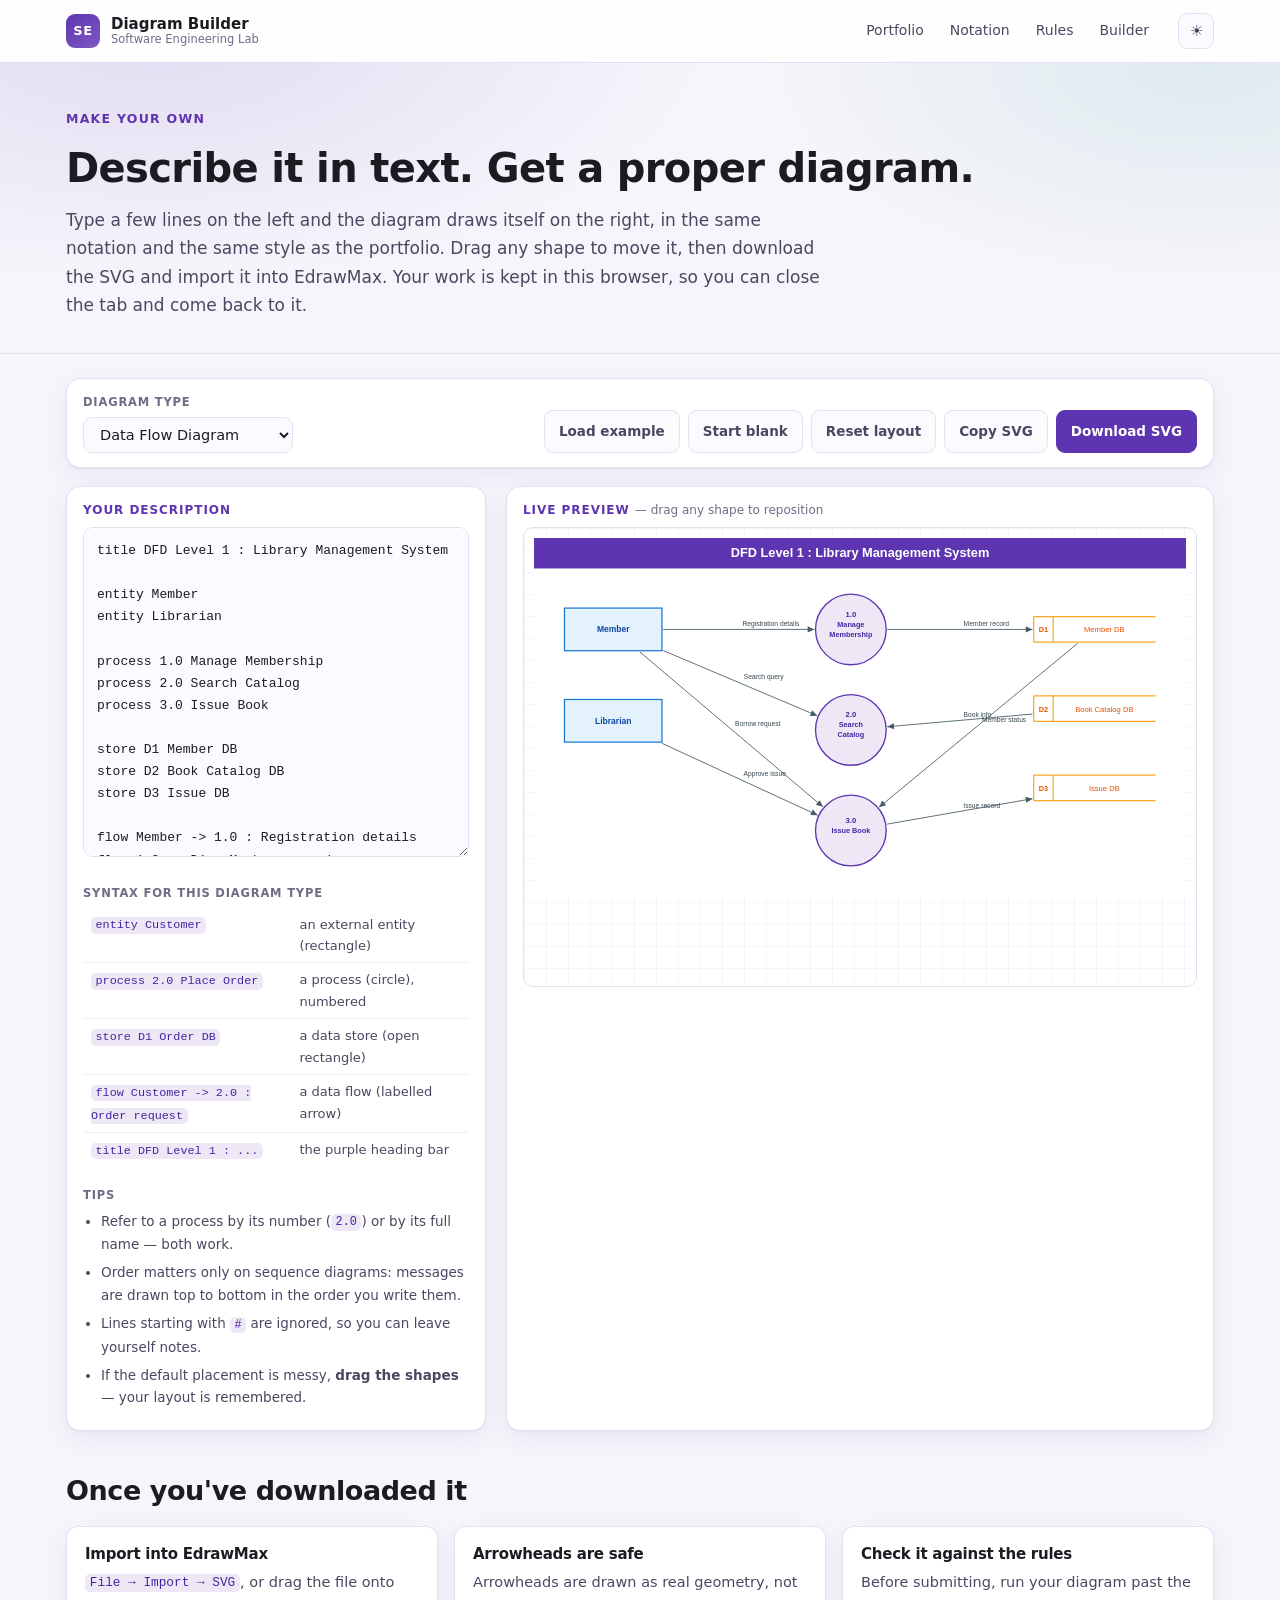
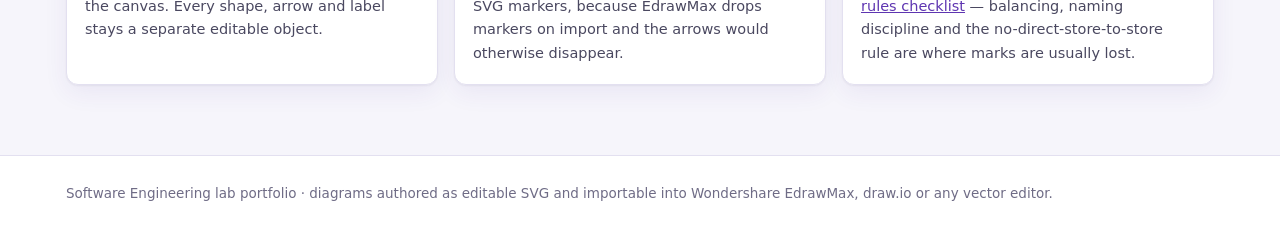
==== builder.html @ ca50fba1 "Add diagram builder A tool for drawing new diagrams in the same notation and style as the portfolio." ====
<!doctype html>
<html lang="en">
<head>
<meta charset="utf-8">
<meta name="viewport" content="width=device-width, initial-scale=1">
<title>Diagram Builder</title>
<meta name="description" content="Write a few lines of plain text and get a standards-compliant DFD, use case, class or sequence diagram as a downloadable SVG.">
<link rel="icon" href="data:image/svg+xml,&lt;svg xmlns='http://www.w3.org/2000/svg' viewBox='0 0 100 100'&gt;&lt;text y='.9em' font-size='90'&gt;📐&lt;/text&gt;&lt;/svg&gt;">
<link rel="stylesheet" href="assets/style.css">
<link rel="stylesheet" href="assets/builder.css">
</head>
<body>

<a class="skip" href="#main">Skip to content</a>

<header class="topbar">
  <div class="wrap bar">
    <div class="brand">
      <span class="mark" aria-hidden="true">SE</span>
      <span class="brand-txt">
        <strong>Diagram Builder</strong>
        <small>Software Engineering Lab</small>
      </span>
    </div>
    <nav class="mainnav">
      <a href="index.html">Portfolio</a>
      <a href="index.html#notation">Notation</a>
      <a href="index.html#rules">Rules</a>
      <a href="builder.html" aria-current="page">Builder</a>
    </nav>
    <button id="theme" class="theme" type="button" aria-label="Toggle colour theme">
      <span class="t-sun" aria-hidden="true">☀</span><span class="t-moon" aria-hidden="true">☾</span>
    </button>
  </div>
</header>

<main id="main">
  <section class="bhero">
    <div class="wrap">
      <p class="eyebrow">Make your own</p>
      <h1>Describe it in text. Get a proper diagram.</h1>
      <p class="lede">
        Type a few lines on the left and the diagram draws itself on the right, in the same
        notation and the same style as the portfolio. Drag any shape to move it, then download
        the SVG and import it into EdrawMax. Your work is kept in this browser, so you can
        close the tab and come back to it.
      </p>
    </div>
  </section>

  <div class="wrap">
    <div class="toolbar">
      <label class="field">
        <span>Diagram type</span>
        <select id="dType">
          <option value="dfd">Data Flow Diagram</option>
          <option value="usecase">Use Case Diagram</option>
          <option value="class">Class Diagram</option>
          <option value="sequence">Sequence Diagram</option>
        </select>
      </label>
      <div class="tbtns">
        <button id="dTpl"      class="btn"        type="button">Load example</button>
        <button id="dClear"    class="btn"        type="button">Start blank</button>
        <button id="dReset"    class="btn"        type="button">Reset layout</button>
        <button id="dCopy"     class="btn"        type="button">Copy SVG</button>
        <button id="dDownload" class="btn btn-go" type="button">Download SVG</button>
      </div>
    </div>

    <div class="studio">
      <section class="pane pane-edit">
        <h2 class="pane-h">Your description</h2>
        <textarea id="dSrc" spellcheck="false" aria-label="Diagram description"></textarea>
        <p id="dErr" class="err" hidden></p>

        <h3 class="cheat-h">Syntax for this diagram type</h3>
        <table class="cheat"><tbody id="dCheat"></tbody></table>

        <div class="tips">
          <h4>Tips</h4>
          <ul>
            <li>Refer to a process by its number (<code>2.0</code>) or by its full name — both work.</li>
            <li>Order matters only on sequence diagrams: messages are drawn top to bottom in the order you write them.</li>
            <li>Lines starting with <code>#</code> are ignored, so you can leave yourself notes.</li>
            <li>If the default placement is messy, <b>drag the shapes</b> — your layout is remembered.</li>
          </ul>
        </div>
      </section>

      <section class="pane pane-view">
        <h2 class="pane-h">Live preview <span class="muted">— drag any shape to reposition</span></h2>
        <div id="dOut" class="canvas"></div>
      </section>
    </div>

    <section class="after">
      <h2>Once you've downloaded it</h2>
      <div class="after-grid">
        <article>
          <h3>Import into EdrawMax</h3>
          <p><code>File → Import → SVG</code>, or drag the file onto the canvas. Every shape,
             arrow and label stays a separate editable object.</p>
        </article>
        <article>
          <h3>Arrowheads are safe</h3>
          <p>Arrowheads are drawn as real geometry, not SVG markers, because EdrawMax drops
             markers on import and the arrows would otherwise disappear.</p>
        </article>
        <article>
          <h3>Check it against the rules</h3>
          <p>Before submitting, run your diagram past the
             <a href="index.html#rules">rules checklist</a> — balancing, naming discipline and
             the no-direct-store-to-store rule are where marks are usually lost.</p>
        </article>
      </div>
    </section>
  </div>
</main>

<footer class="foot">
  <div class="wrap">
    <p>Software Engineering lab portfolio · diagrams authored as editable SVG and importable
       into Wondershare EdrawMax, draw.io or any vector editor.</p>
  </div>
</footer>

<script src="assets/app.js"></script>
<script src="assets/builder.js"></script>
</body>
</html>
---- assets/style.css ----
/* ==========================================================================
   SE Diagram Portfolio — stylesheet
   ========================================================================== */

:root {
  --brand:        #5E35B1;
  --brand-700:    #4527A0;
  --brand-200:    #D1C4E9;
  --brand-050:    #EDE7F6;
  --amber:        #F9A825;
  --blue:         #1976D2;
  --teal:         #00897B;

  --bg:           #F6F5FB;
  --surface:      #FFFFFF;
  --surface-2:    #FBFAFF;
  --paper:        #FFFFFF;   /* diagram backdrop — always light */
  --ink:          #1C1B22;
  --ink-2:        #4A4860;
  --ink-3:        #6F6C86;
  --rule:         #E3E0F0;
  --rule-2:       #EFEDF7;
  --shadow:       0 1px 2px rgba(28,27,34,.05), 0 8px 24px rgba(69,39,160,.07);
  --shadow-lg:    0 24px 60px rgba(28,27,34,.28);
  --radius:       14px;
  --maxw:         1180px;
}

@media (prefers-color-scheme: dark) {
  :root:not([data-theme="light"]) {
    --bg:        #121018;
    --surface:   #1B1925;
    --surface-2: #211E2D;
    --ink:       #F2F0F8;
    --ink-2:     #C3BFD4;
    --ink-3:     #938FA8;
    --rule:      #332E44;
    --rule-2:    #2A2638;
    --brand-050: #2A2240;
    --brand-200: #4C3E7A;
    --shadow:    0 1px 2px rgba(0,0,0,.4), 0 8px 24px rgba(0,0,0,.35);
  }
}
:root[data-theme="dark"] {
  --bg:        #121018;
  --surface:   #1B1925;
  --surface-2: #211E2D;
  --ink:       #F2F0F8;
  --ink-2:     #C3BFD4;
  --ink-3:     #938FA8;
  --rule:      #332E44;
  --rule-2:    #2A2638;
  --brand-050: #2A2240;
  --brand-200: #4C3E7A;
  --shadow:    0 1px 2px rgba(0,0,0,.4), 0 8px 24px rgba(0,0,0,.35);
}

* { box-sizing: border-box; }

html { scroll-behavior: smooth; scroll-padding-top: 86px; }

body {
  margin: 0;
  background: var(--bg);
  color: var(--ink);
  font: 16px/1.65 ui-sans-serif, system-ui, -apple-system, "Segoe UI", Roboto,
        "Helvetica Neue", Arial, sans-serif;
  -webkit-font-smoothing: antialiased;
}

.wrap { max-width: var(--maxw); margin-inline: auto; padding-inline: 16px; }

h1, h2, h3, h4 { line-height: 1.22; margin: 0; letter-spacing: -.016em; }

a { color: var(--brand); }

code {
  font-family: ui-monospace, SFMono-Regular, Menlo, Consolas, monospace;
  font-size: .88em;
  background: var(--brand-050);
  color: var(--brand-700);
  padding: .1em .38em;
  border-radius: 5px;
}
:root[data-theme="dark"] code,
@media (prefers-color-scheme: dark) { :root:not([data-theme="light"]) code { color: #CBB8FF; } }

.skip {
  position: absolute; left: -9999px; top: 0; z-index: 100;
  background: var(--brand); color: #fff; padding: 10px 16px; border-radius: 0 0 8px 0;
}
.skip:focus { left: 0; }

/* ---------- top bar ---------------------------------------------------- */
.topbar {
  position: sticky; top: 0; z-index: 40;
  background: color-mix(in srgb, var(--surface) 88%, transparent);
  backdrop-filter: saturate(1.6) blur(12px);
  border-bottom: 1px solid var(--rule);
}
.bar { display: flex; align-items: center; gap: 18px; min-height: 62px; }

.brand { display: flex; align-items: center; gap: 11px; margin-right: auto; }
.mark {
  width: 34px; height: 34px; flex: none;
  display: grid; place-items: center;
  border-radius: 9px;
  background: linear-gradient(145deg, var(--brand) 0%, #7E57C2 100%);
  color: #fff; font-weight: 800; font-size: 13px; letter-spacing: .04em;
}
.brand-txt { display: flex; flex-direction: column; line-height: 1.15; }
.brand-txt strong { font-size: 15px; }
.brand-txt small { font-size: 11.5px; color: var(--ink-3); }

.mainnav { display: flex; gap: 4px; flex-wrap: wrap; }
.mainnav a {
  color: var(--ink-2); text-decoration: none; font-size: 14px; font-weight: 500;
  padding: 7px 11px; border-radius: 8px;
}
.mainnav a:hover { background: var(--brand-050); color: var(--brand-700); }

.theme {
  width: 36px; height: 36px; flex: none; cursor: pointer;
  border: 1px solid var(--rule); border-radius: 9px;
  background: var(--surface-2); color: var(--ink-2); font-size: 15px;
  display: grid; place-items: center;
}
.theme:hover { border-color: var(--brand-200); color: var(--brand); }
.t-moon { display: none; }
:root[data-theme="dark"] .t-sun { display: none; }
:root[data-theme="dark"] .t-moon { display: inline; }
@media (prefers-color-scheme: dark) {
  :root:not([data-theme="light"]) .t-sun  { display: none; }
  :root:not([data-theme="light"]) .t-moon { display: inline; }
}

/* ---------- hero ------------------------------------------------------- */
.hero {
  padding: 68px 0 54px;
  background:
    radial-gradient(900px 420px at 15% -10%, color-mix(in srgb, var(--brand) 13%, transparent), transparent 70%),
    radial-gradient(700px 360px at 92% 0%, color-mix(in srgb, var(--teal) 10%, transparent), transparent 70%);
  border-bottom: 1px solid var(--rule);
}
.eyebrow {
  margin: 0 0 14px; font-size: 12.5px; font-weight: 700; letter-spacing: .1em;
  text-transform: uppercase; color: var(--brand);
}
.hero h1 { font-size: clamp(30px, 5.2vw, 50px); font-weight: 800; }
.lede {
  max-width: 68ch; margin: 18px 0 0; font-size: 17px; color: var(--ink-2);
}

.stats { display: flex; flex-wrap: wrap; gap: 10px; margin: 30px 0 0; }
.stats div {
  background: var(--surface); border: 1px solid var(--rule); border-radius: 11px;
  padding: 12px 18px; min-width: 104px; box-shadow: var(--shadow);
}
.stats strong { display: block; font-size: 22px; font-weight: 800; color: var(--brand-700); }
.stats span { font-size: 12.5px; color: var(--ink-3); }

.hero-note {
  margin: 34px 0 0; max-width: 78ch;
  background: var(--surface); border: 1px solid var(--rule);
  border-left: 3px solid var(--brand);
  border-radius: 12px; padding: 18px 20px; box-shadow: var(--shadow);
}
.hero-note h4 { font-size: 14px; color: var(--brand-700); margin-bottom: 7px; }
.hero-note p { margin: 0; color: var(--ink-2); font-size: 15px; }

/* ---------- system sections ------------------------------------------- */
.system { padding: 62px 0 10px; }
.sys-head { max-width: 76ch; }
.sys-head h2 { font-size: clamp(23px, 3.3vw, 31px); font-weight: 800; }
.sys-head > p { color: var(--ink-2); margin: 12px 0 0; }

.chips { display: flex; flex-wrap: wrap; gap: 7px; margin: 20px 0 0; }
.chip {
  font-size: 12.5px; font-weight: 600; text-decoration: none;
  color: var(--brand-700); background: var(--brand-050);
  border: 1px solid var(--brand-200); border-radius: 999px; padding: 5px 12px;
}
.chip:hover { background: var(--brand); color: #fff; border-color: var(--brand); }

.cards { display: grid; gap: 26px; margin-top: 28px; }

.card {
  background: var(--surface); border: 1px solid var(--rule);
  border-radius: var(--radius); box-shadow: var(--shadow); overflow: hidden;
  scroll-margin-top: 86px;
}
.card-head {
  display: flex; align-items: flex-start; gap: 14px;
  padding: 18px 20px; border-bottom: 1px solid var(--rule-2);
}
.card-titles { margin-right: auto; }
.card-head h3 { font-size: 18px; font-weight: 750; }
.card-sub { margin: 3px 0 0; font-size: 12.5px; color: var(--ink-3); }

.tag {
  flex: none; font-size: 11.5px; font-weight: 700; letter-spacing: .04em;
  text-transform: uppercase; padding: 5px 10px; border-radius: 7px;
  background: var(--brand-050); color: var(--brand-700);
  border: 1px solid var(--brand-200);
}
.tag-use      { background: #E0F2F1; color: #00695C; border-color: #80CBC4; }
.tag-class    { background: #FFF8E1; color: #E65100; border-color: #FFCC80; }
.tag-sequence { background: #E3F2FD; color: #0D47A1; border-color: #90CAF9; }
:root[data-theme="dark"] .tag-use      { background: #0E302C; color: #7FD9CC; border-color: #1F5A52; }
:root[data-theme="dark"] .tag-class    { background: #3A2A0B; color: #FFCE7A; border-color: #6B4F14; }
:root[data-theme="dark"] .tag-sequence { background: #11263F; color: #93C5FD; border-color: #1E4A7A; }

/* diagram viewer — always on light paper so the SVGs stay legible */
.viewer { margin: 0; background: var(--surface-2); border-bottom: 1px solid var(--rule-2); }
.viewer img {
  display: block; width: 100%; height: auto; cursor: zoom-in;
  background: var(--paper);
  border-bottom: 1px solid var(--rule-2);
}
.viewer figcaption {
  display: flex; align-items: center; justify-content: space-between; gap: 12px;
  padding: 9px 20px; font-size: 12.5px; color: var(--ink-3);
}
.dl { font-weight: 600; text-decoration: none; }
.dl:hover { text-decoration: underline; }

.card-body {
  display: grid; grid-template-columns: 1fr 1fr; gap: 22px; padding: 20px;
}
.blk.wide { grid-column: 1 / -1; }
.blk h4 {
  font-size: 11.5px; font-weight: 700; letter-spacing: .08em; text-transform: uppercase;
  color: var(--brand); margin-bottom: 9px;
}
.blk p { margin: 0; color: var(--ink-2); font-size: 15px; }

.syms { list-style: none; margin: 0; padding: 0; display: flex; flex-wrap: wrap; gap: 6px; }
.syms li {
  font-size: 12.5px; color: var(--ink-2);
  background: var(--surface-2); border: 1px solid var(--rule);
  border-radius: 7px; padding: 4px 10px;
}
.pts { margin: 0; padding-left: 20px; color: var(--ink-2); }
.pts li { margin-bottom: 7px; font-size: 15px; }
.pts li:last-child { margin-bottom: 0; }

/* ---------- notation --------------------------------------------------- */
.sec-head { max-width: 74ch; margin-bottom: 26px; }
.sec-head h2 { font-size: clamp(23px, 3.3vw, 31px); font-weight: 800; }
.sec-head p { color: var(--ink-2); margin: 11px 0 0; }

.notation, .rules { padding: 62px 0 10px; border-top: 1px solid var(--rule); margin-top: 56px; }
.notes { display: grid; gap: 20px; }

.note {
  background: var(--surface); border: 1px solid var(--rule);
  border-radius: var(--radius); padding: 20px; box-shadow: var(--shadow);
}
.note h3 { font-size: 17px; font-weight: 750; color: var(--brand-700); }
.note-intro { color: var(--ink-2); margin: 9px 0 16px; font-size: 15px; max-width: 80ch; }

.tablewrap { overflow-x: auto; max-width: 100%; }
table { width: 100%; border-collapse: collapse; font-size: 14px; min-width: 560px; }
thead th {
  text-align: left; font-size: 11.5px; letter-spacing: .07em; text-transform: uppercase;
  color: var(--ink-3); font-weight: 700;
  padding: 0 12px 9px; border-bottom: 2px solid var(--rule);
}
tbody th, tbody td {
  text-align: left; padding: 11px 12px; border-bottom: 1px solid var(--rule-2);
  vertical-align: top; color: var(--ink-2); font-weight: 400;
}
tbody th { font-weight: 650; color: var(--ink); white-space: nowrap; }
tbody tr:last-child th, tbody tr:last-child td { border-bottom: 0; }

/* ---------- rules ------------------------------------------------------ */
.rulelist {
  list-style: none; counter-reset: r; margin: 0; padding: 0;
  display: grid; grid-template-columns: repeat(auto-fit, minmax(300px, 1fr)); gap: 16px;
}
.rulelist li {
  counter-increment: r; position: relative;
  background: var(--surface); border: 1px solid var(--rule);
  border-radius: 12px; padding: 18px 18px 18px 56px; box-shadow: var(--shadow);
}
.rulelist li::before {
  content: counter(r);
  position: absolute; left: 18px; top: 18px;
  width: 26px; height: 26px; border-radius: 7px;
  display: grid; place-items: center;
  background: var(--brand-050); color: var(--brand-700);
  font-size: 12.5px; font-weight: 800;
}
.rulelist h4 { font-size: 15px; font-weight: 700; margin-bottom: 6px; }
.rulelist p { margin: 0; color: var(--ink-2); font-size: 14.5px; }

/* ---------- footer ----------------------------------------------------- */
.foot {
  margin-top: 70px; padding: 26px 0; border-top: 1px solid var(--rule);
  background: var(--surface);
}
.foot p { margin: 0; font-size: 13.5px; color: var(--ink-3); }

/* ---------- lightbox --------------------------------------------------- */
.lightbox {
  position: fixed; inset: 0; z-index: 90;
  background: rgba(14, 12, 20, .9);
  display: grid; place-items: center; padding: 28px 16px;
  overflow: auto;
}
.lightbox[hidden] { display: none; }
.lb-inner { margin: auto; max-width: 1500px; width: 100%; }
.lb-inner img {
  display: block; width: 100%; height: auto;
  background: #fff; border-radius: 10px; box-shadow: var(--shadow-lg);
}
.lb-inner figcaption {
  color: #E8E5F2; font-size: 13.5px; text-align: center; padding-top: 12px;
}
.lb-close {
  position: fixed; top: 14px; right: 16px; z-index: 91;
  width: 40px; height: 40px; border-radius: 10px; cursor: pointer;
  border: 1px solid rgba(255,255,255,.26);
  background: rgba(255,255,255,.1); color: #fff; font-size: 24px; line-height: 1;
}
.lb-close:hover { background: rgba(255,255,255,.2); }
body.lb-open { overflow: hidden; }

/* grid children must be allowed to shrink below their content width,
   otherwise the wide notation tables push the whole page sideways */
.cards > .card,
.card-body > .blk,
.notes > .note,
.rulelist > li { min-width: 0; }
.syms li, .pts li, .blk p { overflow-wrap: anywhere; }

/* ---------- responsive ------------------------------------------------- */
@media (max-width: 860px) {
  .card-body { grid-template-columns: 1fr; gap: 18px; }
  .mainnav { display: none; }
  .hero { padding: 48px 0 40px; }
  .system, .notation, .rules { padding-top: 46px; }
}
@media (min-width: 1040px) {
  .notes { grid-template-columns: 1fr 1fr; }
}

/* ---------- builder call-to-action on the home page -------------------- */
.nav-cta {
  background: var(--brand) !important; color: #fff !important; font-weight: 600 !important;
}
.nav-cta:hover { background: var(--brand-700) !important; color: #fff !important; }

.maker { padding: 62px 0 10px; border-top: 1px solid var(--rule); margin-top: 56px; }
.maker-card {
  display: grid; grid-template-columns: minmax(0, 1.15fr) minmax(0, 1fr); gap: 28px;
  align-items: center;
  background: var(--surface); border: 1px solid var(--rule);
  border-radius: var(--radius); box-shadow: var(--shadow); padding: 28px;
}
.maker-txt h2 { font-size: clamp(22px, 3.1vw, 29px); font-weight: 800; margin-bottom: 12px; }
.maker-txt > p { color: var(--ink-2); margin: 0 0 16px; }
.maker-list { margin: 0 0 20px; padding-left: 20px; }
.maker-list li { color: var(--ink-2); font-size: 14.5px; margin-bottom: 6px; }
.maker-go {
  display: inline-block; text-decoration: none; font-weight: 650; font-size: 14.5px;
  background: var(--brand); color: #fff; border-radius: 10px; padding: 11px 18px;
}
.maker-go:hover { background: var(--brand-700); }
.maker-code {
  margin: 0; padding: 18px; border-radius: 12px; overflow-x: auto; min-width: 0;
  background: #1C1930; border: 1px solid #332E52;
}
.maker-code code {
  background: none; padding: 0; color: #D7CEF5; font-size: 12.8px; line-height: 1.75;
  white-space: pre;
}
@media (max-width: 860px) {
  .maker-card { grid-template-columns: 1fr; padding: 20px; }
}
---- assets/builder.css ----
/* ==========================================================================
   Diagram Builder — page-specific styles (loads after style.css)
   ========================================================================== */

.bhero {
  padding: 46px 0 34px;
  background:
    radial-gradient(800px 360px at 12% -10%, color-mix(in srgb, var(--brand) 13%, transparent), transparent 70%),
    radial-gradient(640px 320px at 94% 0%, color-mix(in srgb, var(--teal) 10%, transparent), transparent 70%);
  border-bottom: 1px solid var(--rule);
  margin-bottom: 24px;
}
.bhero h1 { font-size: clamp(26px, 4.2vw, 40px); font-weight: 800; }
.bhero .lede { max-width: 70ch; margin-top: 14px; }

/* ---------- toolbar ---------------------------------------------------- */
.toolbar {
  display: flex; flex-wrap: wrap; align-items: flex-end; gap: 14px;
  padding: 14px 16px; margin-bottom: 18px;
  background: var(--surface); border: 1px solid var(--rule);
  border-radius: var(--radius); box-shadow: var(--shadow);
}
.field { display: flex; flex-direction: column; gap: 5px; }
.field span {
  font-size: 11.5px; font-weight: 700; letter-spacing: .07em;
  text-transform: uppercase; color: var(--ink-3);
}
.field select {
  font: inherit; font-size: 14.5px; color: var(--ink);
  background: var(--surface-2); border: 1px solid var(--rule);
  border-radius: 9px; padding: 8px 12px; min-width: 210px;
}
.tbtns { display: flex; flex-wrap: wrap; gap: 8px; margin-left: auto; }
.btn {
  font: inherit; font-size: 13.5px; font-weight: 600; cursor: pointer;
  color: var(--ink-2); background: var(--surface-2);
  border: 1px solid var(--rule); border-radius: 9px; padding: 9px 14px;
}
.btn:hover { border-color: var(--brand-200); color: var(--brand-700); }
.btn-go {
  background: var(--brand); border-color: var(--brand); color: #fff;
}
.btn-go:hover { background: var(--brand-700); border-color: var(--brand-700); color: #fff; }

/* ---------- studio layout ---------------------------------------------- */
.studio { display: grid; grid-template-columns: minmax(0, 420px) minmax(0, 1fr); gap: 20px; }

.pane {
  background: var(--surface); border: 1px solid var(--rule);
  border-radius: var(--radius); box-shadow: var(--shadow); padding: 16px; min-width: 0;
}
.pane-h {
  font-size: 12px; font-weight: 700; letter-spacing: .08em; text-transform: uppercase;
  color: var(--brand); margin-bottom: 10px;
}
.pane-h .muted { color: var(--ink-3); font-weight: 500; letter-spacing: 0; text-transform: none; }

#dSrc {
  width: 100%; min-height: 330px; resize: vertical;
  font-family: ui-monospace, SFMono-Regular, Menlo, Consolas, monospace;
  font-size: 13px; line-height: 1.7; color: var(--ink);
  background: var(--surface-2); border: 1px solid var(--rule);
  border-radius: 10px; padding: 12px 13px; tab-size: 2;
}
#dSrc:focus { outline: 2px solid var(--brand-200); outline-offset: 1px; border-color: var(--brand); }

.err {
  margin: 10px 0 0; padding: 9px 12px; border-radius: 9px; font-size: 13px;
  background: #FFF4E5; color: #8A4B00; border: 1px solid #FFD9A8;
}
:root[data-theme="dark"] .err { background: #3A2A0B; color: #FFCE7A; border-color: #6B4F14; }

.cheat-h, .tips h4 {
  font-size: 11.5px; font-weight: 700; letter-spacing: .07em; text-transform: uppercase;
  color: var(--ink-3); margin: 20px 0 8px;
}
table.cheat { width: 100%; border-collapse: collapse; font-size: 13px; min-width: 0; }
table.cheat td {
  padding: 6px 8px; border-bottom: 1px solid var(--rule-2);
  vertical-align: top; color: var(--ink-2);
}
table.cheat td:first-child { width: 54%; }
table.cheat code { font-size: 11.8px; white-space: normal; overflow-wrap: anywhere; }

.tips ul { margin: 0; padding-left: 18px; }
.tips li { font-size: 13.5px; color: var(--ink-2); margin-bottom: 6px; }

/* ---------- canvas ------------------------------------------------------ */
.canvas {
  background: #FFFFFF;             /* diagrams are drawn for a light backdrop */
  border: 1px solid var(--rule); border-radius: 10px;
  padding: 10px; overflow: auto; min-height: 460px;
  background-image:
    linear-gradient(rgba(94,53,177,.055) 1px, transparent 1px),
    linear-gradient(90deg, rgba(94,53,177,.055) 1px, transparent 1px);
  background-size: 22px 22px;
}
.canvas svg { display: block; width: auto; height: auto; max-width: 100%; margin-inline: auto; }
.canvas .dnode { cursor: grab; }
.canvas .dnode:hover { filter: drop-shadow(0 2px 5px rgba(94,53,177,.35)); }

/* ---------- after section ---------------------------------------------- */
.after { margin: 44px 0 10px; }
.after h2 { font-size: clamp(21px, 3vw, 27px); font-weight: 800; margin-bottom: 18px; }
.after-grid {
  display: grid; grid-template-columns: repeat(auto-fit, minmax(270px, 1fr)); gap: 16px;
}
.after-grid article {
  background: var(--surface); border: 1px solid var(--rule);
  border-radius: 12px; padding: 18px; box-shadow: var(--shadow); min-width: 0;
}
.after-grid h3 { font-size: 15px; font-weight: 700; margin-bottom: 7px; }
.after-grid p { margin: 0; font-size: 14.5px; color: var(--ink-2); }

/* ---------- responsive --------------------------------------------------- */
@media (max-width: 940px) {
  .studio { grid-template-columns: 1fr; }
  .tbtns { margin-left: 0; width: 100%; }
  .field select { min-width: 0; width: 100%; }
  .field { width: 100%; }
}
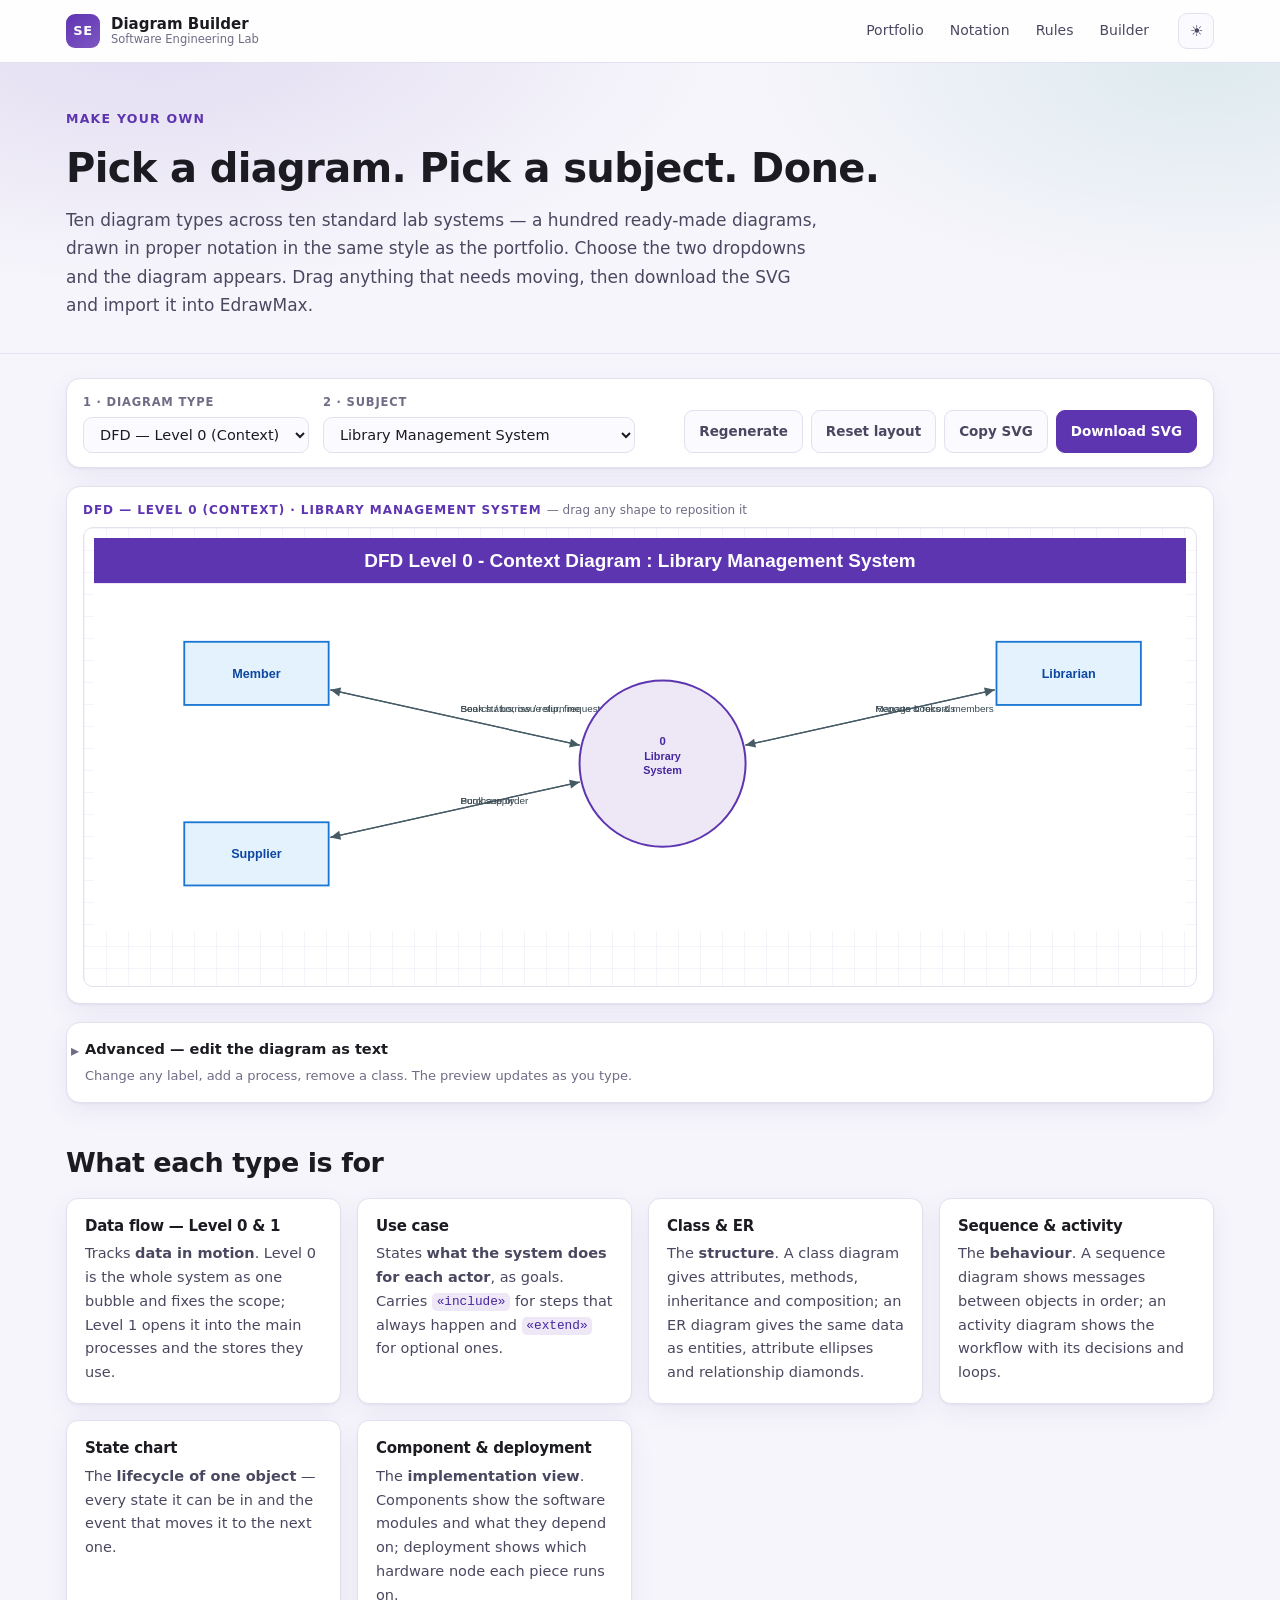
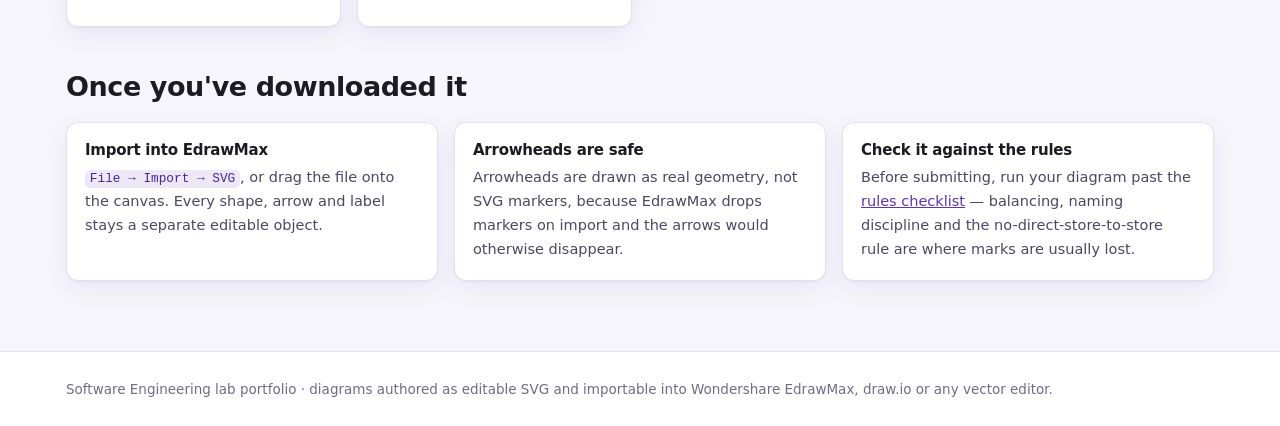
==== commit bcf46bef: "Generate diagrams from a type and a subject The builder no longer needs a written description. Two d" ====
--- a/builder.html
+++ b/builder.html
@@ -4,7 +4,7 @@
 <meta charset="utf-8">
 <meta name="viewport" content="width=device-width, initial-scale=1">
 <title>Diagram Builder</title>
-<meta name="description" content="Write a few lines of plain text and get a standards-compliant DFD, use case, class or sequence diagram as a downloadable SVG.">
+<meta name="description" content="Pick a diagram type and a subject and get a finished DFD, use case, class, sequence, activity, state chart, ER, component or deployment diagram as a downloadable SVG.">
 <link rel="icon" href="data:image/svg+xml,&lt;svg xmlns='http://www.w3.org/2000/svg' viewBox='0 0 100 100'&gt;&lt;text y='.9em' font-size='90'&gt;📐&lt;/text&gt;&lt;/svg&gt;">
 <link rel="stylesheet" href="assets/style.css">
 <link rel="stylesheet" href="assets/builder.css">
@@ -38,12 +38,12 @@
   <section class="bhero">
     <div class="wrap">
       <p class="eyebrow">Make your own</p>
-      <h1>Describe it in text. Get a proper diagram.</h1>
+      <h1>Pick a diagram. Pick a subject. Done.</h1>
       <p class="lede">
-        Type a few lines on the left and the diagram draws itself on the right, in the same
-        notation and the same style as the portfolio. Drag any shape to move it, then download
-        the SVG and import it into EdrawMax. Your work is kept in this browser, so you can
-        close the tab and come back to it.
+        Ten diagram types across ten standard lab systems — a hundred ready-made diagrams,
+        drawn in proper notation in the same style as the portfolio. Choose the two dropdowns
+        and the diagram appears. Drag anything that needs moving, then download the SVG and
+        import it into EdrawMax.
       </p>
     </div>
   </section>
@@ -51,48 +51,98 @@
   <div class="wrap">
     <div class="toolbar">
       <label class="field">
-        <span>Diagram type</span>
+        <span>1 · Diagram type</span>
         <select id="dType">
-          <option value="dfd">Data Flow Diagram</option>
+          <option value="dfd0">DFD — Level 0 (Context)</option>
+          <option value="dfd">DFD — Level 1</option>
           <option value="usecase">Use Case Diagram</option>
           <option value="class">Class Diagram</option>
           <option value="sequence">Sequence Diagram</option>
+          <option value="activity">Activity Diagram</option>
+          <option value="state">State Chart Diagram</option>
+          <option value="er">ER Diagram</option>
+          <option value="component">Component Diagram</option>
+          <option value="deployment">Deployment Diagram</option>
         </select>
       </label>
+      <label class="field">
+        <span>2 · Subject</span>
+        <select id="dSubject"></select>
+      </label>
       <div class="tbtns">
-        <button id="dTpl"      class="btn"        type="button">Load example</button>
-        <button id="dClear"    class="btn"        type="button">Start blank</button>
+        <button id="dRegen"    class="btn"        type="button">Regenerate</button>
         <button id="dReset"    class="btn"        type="button">Reset layout</button>
         <button id="dCopy"     class="btn"        type="button">Copy SVG</button>
         <button id="dDownload" class="btn btn-go" type="button">Download SVG</button>
       </div>
     </div>
 
-    <div class="studio">
-      <section class="pane pane-edit">
-        <h2 class="pane-h">Your description</h2>
-        <textarea id="dSrc" spellcheck="false" aria-label="Diagram description"></textarea>
-        <p id="dErr" class="err" hidden></p>
+    <section class="pane pane-view">
+      <h2 class="pane-h">
+        <span id="dCaption">Preview</span>
+        <span class="muted">— drag any shape to reposition it</span>
+      </h2>
+      <div id="dOut" class="canvas"></div>
+      <p id="dErr" class="err" hidden></p>
+    </section>
 
-        <h3 class="cheat-h">Syntax for this diagram type</h3>
-        <table class="cheat"><tbody id="dCheat"></tbody></table>
+    <details class="adv">
+      <summary>
+        <span class="adv-t">Advanced — edit the diagram as text</span>
+        <span class="adv-s">Change any label, add a process, remove a class. The preview updates as you type.</span>
+      </summary>
+      <div class="adv-body">
+        <div class="adv-edit">
+          <textarea id="dSrc" spellcheck="false" aria-label="Diagram description"></textarea>
+          <p class="adv-hint">
+            <b>Regenerate</b> throws your edits away and rebuilds the diagram from the subject.
+            Lines starting with <code>#</code> are ignored.
+          </p>
+        </div>
+        <div class="adv-ref">
+          <h3 class="cheat-h">Syntax for this diagram type</h3>
+          <table class="cheat"><tbody id="dCheat"></tbody></table>
+        </div>
+      </div>
+    </details>
 
-        <div class="tips">
-          <h4>Tips</h4>
-          <ul>
-            <li>Refer to a process by its number (<code>2.0</code>) or by its full name — both work.</li>
-            <li>Order matters only on sequence diagrams: messages are drawn top to bottom in the order you write them.</li>
-            <li>Lines starting with <code>#</code> are ignored, so you can leave yourself notes.</li>
-            <li>If the default placement is messy, <b>drag the shapes</b> — your layout is remembered.</li>
-          </ul>
-        </div>
-      </section>
-
-      <section class="pane pane-view">
-        <h2 class="pane-h">Live preview <span class="muted">— drag any shape to reposition</span></h2>
-        <div id="dOut" class="canvas"></div>
-      </section>
-    </div>
+    <section class="after">
+      <h2>What each type is for</h2>
+      <div class="after-grid">
+        <article>
+          <h3>Data flow — Level 0 &amp; 1</h3>
+          <p>Tracks <b>data in motion</b>. Level 0 is the whole system as one bubble and fixes
+             the scope; Level 1 opens it into the main processes and the stores they use.</p>
+        </article>
+        <article>
+          <h3>Use case</h3>
+          <p>States <b>what the system does for each actor</b>, as goals. Carries
+             <code>«include»</code> for steps that always happen and <code>«extend»</code> for
+             optional ones.</p>
+        </article>
+        <article>
+          <h3>Class &amp; ER</h3>
+          <p>The <b>structure</b>. A class diagram gives attributes, methods, inheritance and
+             composition; an ER diagram gives the same data as entities, attribute ellipses and
+             relationship diamonds.</p>
+        </article>
+        <article>
+          <h3>Sequence &amp; activity</h3>
+          <p>The <b>behaviour</b>. A sequence diagram shows messages between objects in order;
+             an activity diagram shows the workflow with its decisions and loops.</p>
+        </article>
+        <article>
+          <h3>State chart</h3>
+          <p>The <b>lifecycle of one object</b> — every state it can be in and the event that
+             moves it to the next one.</p>
+        </article>
+        <article>
+          <h3>Component &amp; deployment</h3>
+          <p>The <b>implementation view</b>. Components show the software modules and what they
+             depend on; deployment shows which hardware node each piece runs on.</p>
+        </article>
+      </div>
+    </section>
 
     <section class="after">
       <h2>Once you've downloaded it</h2>
@@ -126,6 +176,7 @@
 </footer>
 
 <script src="assets/app.js"></script>
+<script src="assets/subjects.js"></script>
 <script src="assets/builder.js"></script>
 </body>
 </html>
--- a/assets/builder.css
+++ b/assets/builder.css
@@ -43,8 +43,6 @@
 .btn-go:hover { background: var(--brand-700); border-color: var(--brand-700); color: #fff; }
 
 /* ---------- studio layout ---------------------------------------------- */
-.studio { display: grid; grid-template-columns: minmax(0, 420px) minmax(0, 1fr); gap: 20px; }
-
 .pane {
   background: var(--surface); border: 1px solid var(--rule);
   border-radius: var(--radius); box-shadow: var(--shadow); padding: 16px; min-width: 0;
@@ -114,8 +112,34 @@
 
 /* ---------- responsive --------------------------------------------------- */
 @media (max-width: 940px) {
-  .studio { grid-template-columns: 1fr; }
+  .adv-body { grid-template-columns: 1fr; }
   .tbtns { margin-left: 0; width: 100%; }
   .field select { min-width: 0; width: 100%; }
   .field { width: 100%; }
 }
+
+/* ---------- advanced (collapsible) editor ------------------------------ */
+.adv {
+  margin-top: 18px; background: var(--surface); border: 1px solid var(--rule);
+  border-radius: var(--radius); box-shadow: var(--shadow); overflow: hidden;
+}
+.adv > summary {
+  cursor: pointer; padding: 15px 18px; list-style: none;
+  display: flex; flex-direction: column; gap: 3px;
+}
+.adv > summary::-webkit-details-marker { display: none; }
+.adv > summary::before {
+  content: '▸'; position: absolute; margin-left: -14px; color: var(--ink-3);
+}
+.adv[open] > summary::before { content: '▾'; }
+.adv > summary:hover .adv-t { color: var(--brand-700); }
+.adv-t { font-size: 14.5px; font-weight: 650; color: var(--ink); }
+.adv-s { font-size: 13px; color: var(--ink-3); }
+.adv-body {
+  display: grid; grid-template-columns: minmax(0, 1fr) minmax(0, 1fr); gap: 20px;
+  padding: 4px 18px 20px; border-top: 1px solid var(--rule-2);
+}
+.adv-edit, .adv-ref { min-width: 0; padding-top: 14px; }
+.adv-hint { font-size: 12.5px; color: var(--ink-3); margin: 9px 0 0; }
+.pane-view { margin-top: 0; }
+.pane-h #dCaption { color: var(--brand); }
